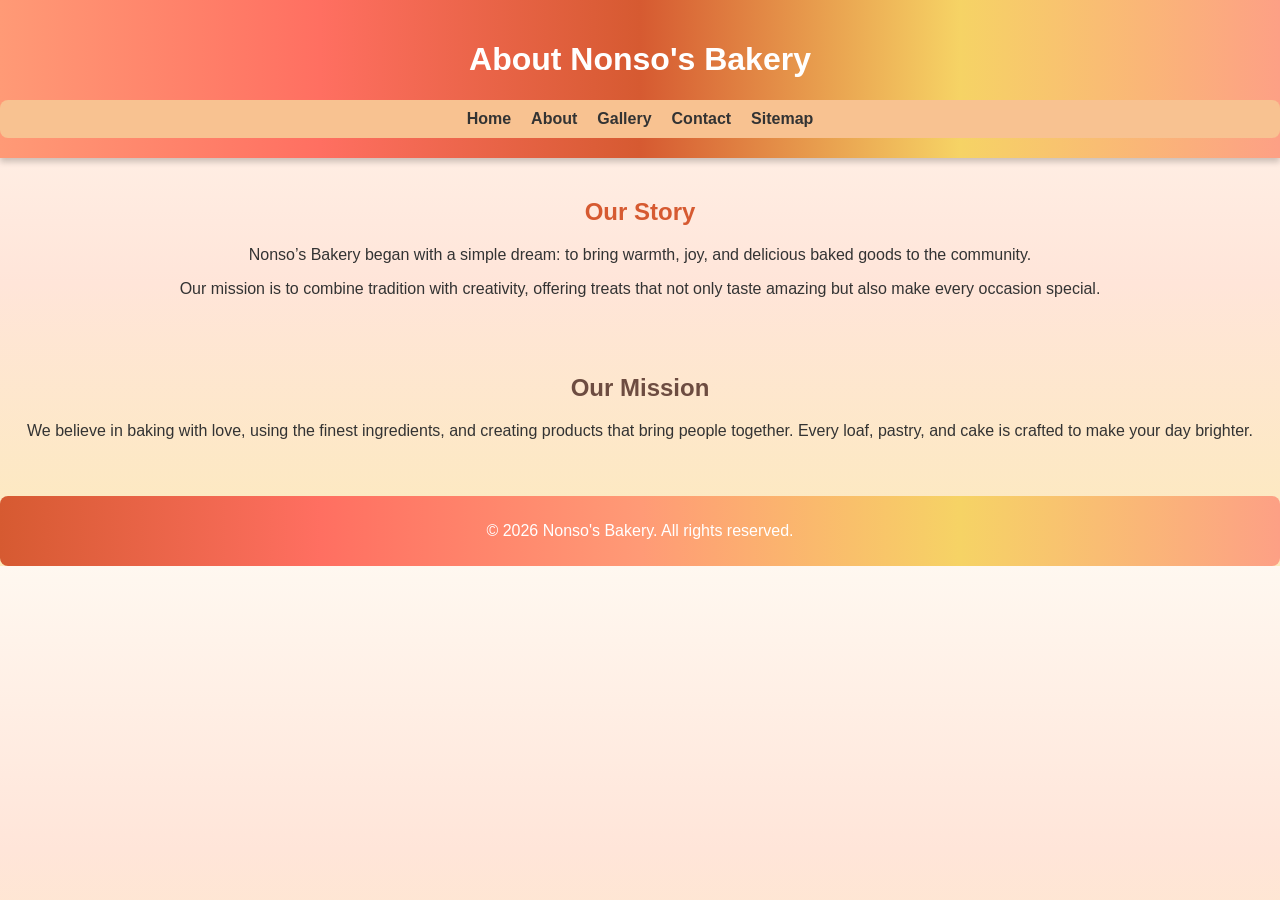
==== about.html @ d356fc5d "Add files via upload" ====
<!DOCTYPE html>
<html lang="en">
<head>
  <meta charset="UTF-8">
  <title>About Us - Nonso's Bakery</title>
  <link rel="stylesheet" href="styles/style.css">
</head>
<body>
  <!-- Header with navigation -->
  <header>
    <h1>About Nonso's Bakery</h1>
    <nav>
      <a href="index.html">Home</a>
      <a href="about.html">About</a>
      <a href="gallery.html">Gallery</a>
      <a href="contact.html">Contact</a>
      <a href="sitemap.html">Sitemap</a>
    </nav>
  </header>

  <!-- Story section -->
  <section>
    <h2 style="color:#d65a31;">Our Story</h2>
    <p>
      Nonso’s Bakery began with a simple dream: to bring warmth, joy, and
      delicious baked goods to the community.
    </p>
    <p>
      Our mission is to combine tradition with creativity, offering treats
      that not only taste amazing but also make every occasion special.
    </p>
  </section>

  <!-- Mission section -->
  <section>
    <h2 style="color:#6d4c41;">Our Mission</h2>
    <p>
      We believe in baking with love, using the finest ingredients, and
      creating products that bring people together. Every loaf, pastry, and
      cake is crafted to make your day brighter.
    </p>
  </section>

  <!-- Footer -->
  <footer>
    <p>&copy; 2026 Nonso's Bakery. All rights reserved.</p>
  </footer>
</body>
</html>
---- styles/style.css ----
/* ===============================
   Nonso's Bakery Website Styles
   =============================== */

/* General page styling */
body {
  font-family: 'Segoe UI', Arial, sans-serif; /* Clean, readable font */
  background: linear-gradient(to bottom, #fff8f0, #ffe5d9, #fceabb); /* Warm gradient background */
  color: #333; /* Dark text for readability */
  margin: 0;
  padding: 0;
  animation: fadeIn 1s ease-in; /* Fade-in animation on page load */
}

/* Header styling with vibrant gradient */
header {
  background: linear-gradient(90deg, #ff9a76, #ff6f61, #d65a31, #f6d365, #fda085); /* Rich bakery tones */
  color: white;
  text-align: center;
  padding: 20px 0;
  box-shadow: 0 4px 6px rgba(0,0,0,0.2); /* Shadow for depth */
}

/* Navigation menu styling */
nav {
  background-color: #f8c291; /* Warm gold tone */
  display: flex;
  justify-content: center;
  gap: 20px;
  padding: 10px 0;
  border-radius: 8px; /* Rounded corners */
}

nav a {
  color: #333;
  text-decoration: none;
  font-weight: bold;
  transition: color 0.3s, transform 0.3s; /* Smooth hover transition */
}

nav a:hover {
  color: #6d4c41; /* Chocolate brown hover */
  transform: scale(1.1); /* Slight zoom effect */
}

/* Section styling */
section {
  padding: 20px;
  text-align: center;
  animation: slideUp 1s ease-in-out; /* Slide-up animation */
}

/* Gallery layout using CSS Grid */
.gallery {
  display: grid;
  grid-template-columns: repeat(auto-fit, minmax(250px, 1fr)); /* Responsive grid */
  gap: 20px;
  padding: 20px;
}

.gallery img {
  width: 100%;
  height: 220px;
  object-fit: cover;
  border-radius: 12px; /* Rounded corners for images */
  box-shadow: 0 4px 8px rgba(0,0,0,0.3); /* Shadow for depth */
  transition: transform 0.4s, box-shadow 0.4s; /* Smooth hover effect */
}

.gallery img:hover {
  transform: scale(1.05) rotate(1deg); /* Zoom + slight rotation */
  box-shadow: 0 6px 12px rgba(0,0,0,0.4); /* Stronger shadow on hover */
}

/* Footer styling with gradient */
footer {
  background: linear-gradient(90deg, #d65a31, #ff6f61, #ff9a76, #f6d365, #fda085); /* Vibrant footer gradient */
  color: white;
  text-align: center;
  padding: 10px 0;
  margin-top: 20px;
  border-radius: 8px;
}

/* Animations */
@keyframes fadeIn {
  from { opacity: 0; } /* Start invisible */
  to { opacity: 1; }   /* End fully visible */
}

@keyframes slideUp {
  from { transform: translateY(30px); opacity: 0; } /* Start lower + invisible */
  to { transform: translateY(0); opacity: 1; }      /* End normal + visible */
}

/* Responsive Design */
@media (max-width: 768px) {
  nav {
    flex-direction: column; /* Stack menu vertically */
    gap: 10px;
  }
  section {
    padding: 15px;
  }
}

@media (max-width: 480px) {
  h1, h2 {
    font-size: 1.2em; /* Smaller headings on mobile */
  }
  .gallery img {
    border-radius: 8px; /* Slightly smaller rounding on mobile */
  }
}
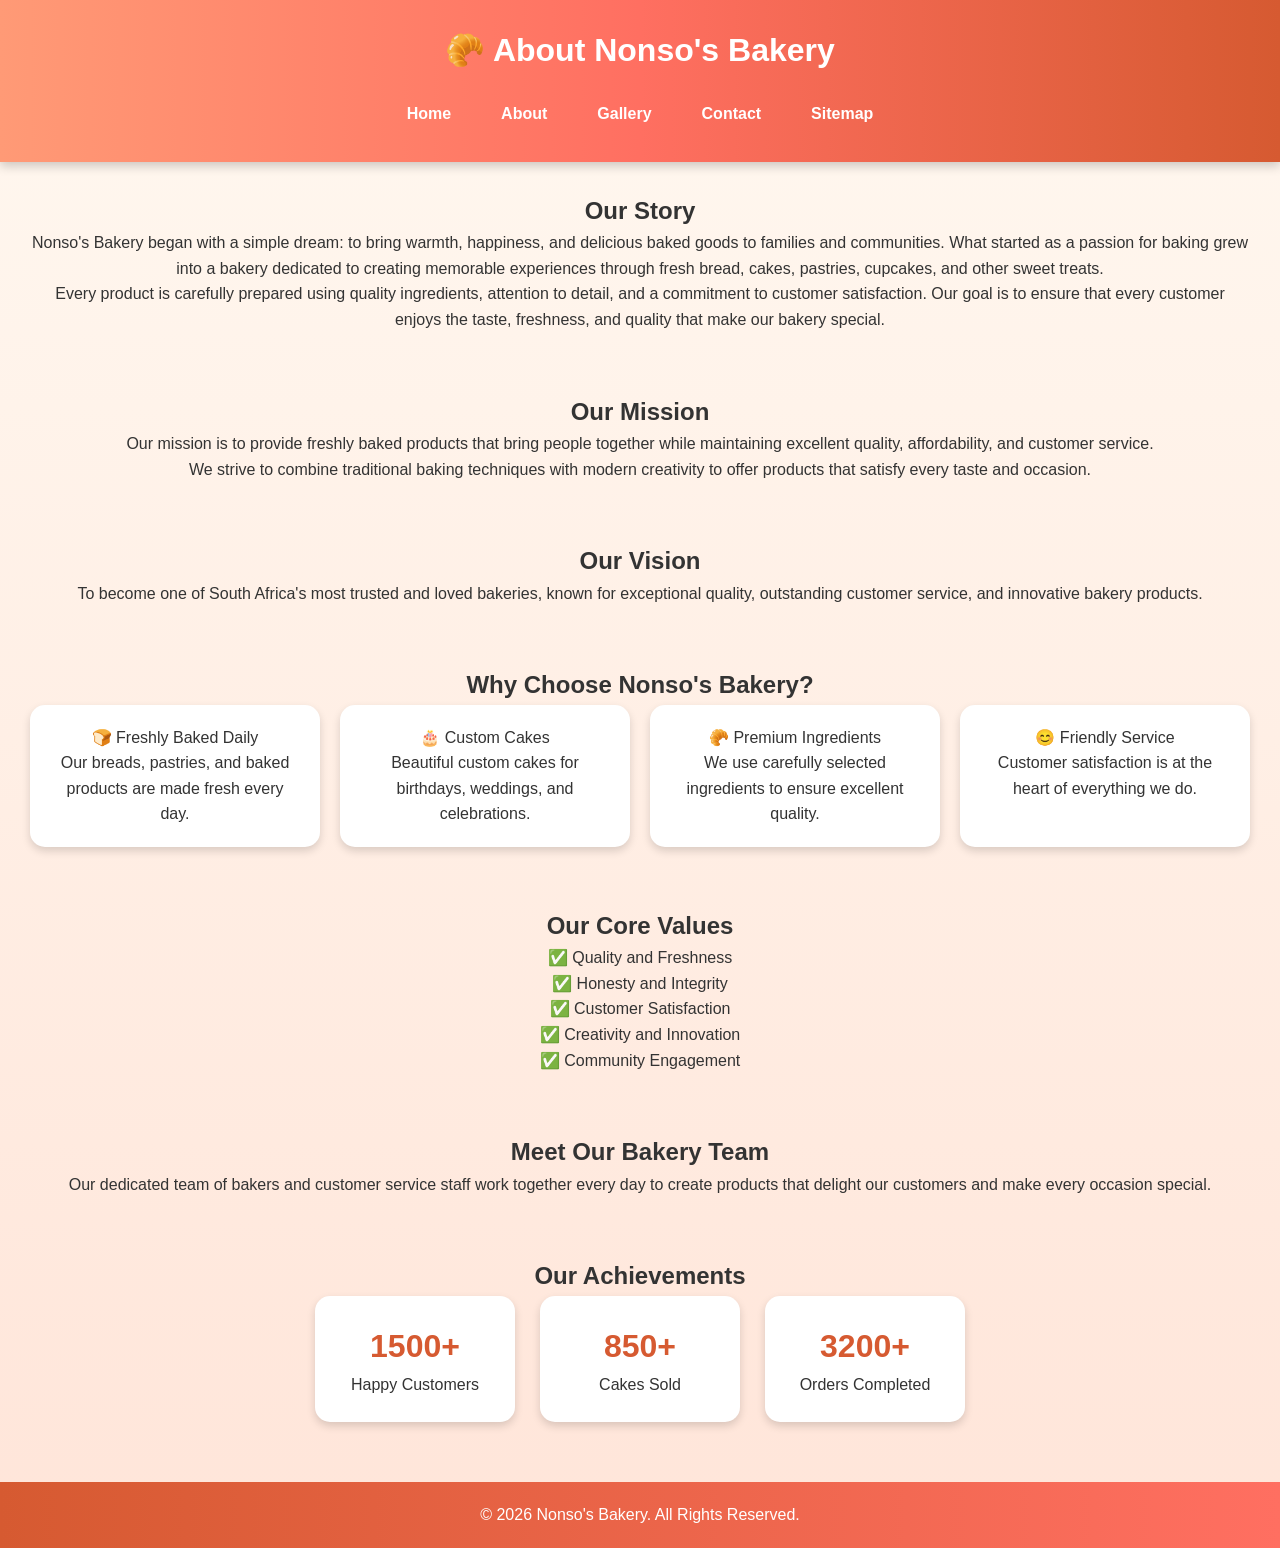
==== commit c4e60898: "Add files via upload" ====
--- a/about.html
+++ b/about.html
@@ -1,49 +1,257 @@
 <!DOCTYPE html>
 <html lang="en">
+
 <head>
-  <meta charset="UTF-8">
-  <title>About Us - Nonso's Bakery</title>
-  <link rel="stylesheet" href="styles/style.css">
+
+<meta charset="UTF-8">
+<meta name="viewport" content="width=device-width, initial-scale=1.0">
+
+<title>About Us | Nonso's Bakery</title>
+
+<meta name="description"
+content="Learn about Nonso's Bakery, our story, mission, values, and commitment to providing fresh baked goods in Johannesburg.">
+
+<meta name="keywords"
+content="bakery, about bakery, cakes, pastries, bread, Johannesburg bakery">
+
+<meta name="author"
+content="Nonso Sinethemba Khumalo">
+
+<meta name="robots"
+content="index, follow">
+
+<link rel="stylesheet" href="styles/style.css">
+
 </head>
+
 <body>
-  <!-- Header with navigation -->
-  <header>
-    <h1>About Nonso's Bakery</h1>
-    <nav>
-      <a href="index.html">Home</a>
-      <a href="about.html">About</a>
-      <a href="gallery.html">Gallery</a>
-      <a href="contact.html">Contact</a>
-      <a href="sitemap.html">Sitemap</a>
-    </nav>
-  </header>
-
-  <!-- Story section -->
-  <section>
-    <h2 style="color:#d65a31;">Our Story</h2>
-    <p>
-      Nonso’s Bakery began with a simple dream: to bring warmth, joy, and
-      delicious baked goods to the community.
-    </p>
-    <p>
-      Our mission is to combine tradition with creativity, offering treats
-      that not only taste amazing but also make every occasion special.
-    </p>
-  </section>
-
-  <!-- Mission section -->
-  <section>
-    <h2 style="color:#6d4c41;">Our Mission</h2>
-    <p>
-      We believe in baking with love, using the finest ingredients, and
-      creating products that bring people together. Every loaf, pastry, and
-      cake is crafted to make your day brighter.
-    </p>
-  </section>
-
-  <!-- Footer -->
-  <footer>
-    <p>&copy; 2026 Nonso's Bakery. All rights reserved.</p>
-  </footer>
+
+<header>
+
+<h1>🥐 About Nonso's Bakery</h1>
+
+<nav>
+
+<a href="index.html">Home</a>
+<a href="about.html">About</a>
+<a href="gallery.html">Gallery</a>
+<a href="contact.html">Contact</a>
+<a href="sitemap.html">Sitemap</a>
+
+</nav>
+
+</header>
+
+<main>
+
+<section>
+
+<h2>Our Story</h2>
+
+<p>
+
+Nonso's Bakery began with a simple dream: to bring warmth,
+happiness, and delicious baked goods to families and communities.
+What started as a passion for baking grew into a bakery dedicated
+to creating memorable experiences through fresh bread, cakes,
+pastries, cupcakes, and other sweet treats.
+
+</p>
+
+<p>
+
+Every product is carefully prepared using quality ingredients,
+attention to detail, and a commitment to customer satisfaction.
+Our goal is to ensure that every customer enjoys the taste,
+freshness, and quality that make our bakery special.
+
+</p>
+
+</section>
+
+<section>
+
+<h2>Our Mission</h2>
+
+<p>
+
+Our mission is to provide freshly baked products that bring
+people together while maintaining excellent quality,
+affordability, and customer service.
+
+</p>
+
+<p>
+
+We strive to combine traditional baking techniques with
+modern creativity to offer products that satisfy every taste
+and occasion.
+
+</p>
+
+</section>
+
+<section>
+
+<h2>Our Vision</h2>
+
+<p>
+
+To become one of South Africa's most trusted and loved bakeries,
+known for exceptional quality, outstanding customer service,
+and innovative bakery products.
+
+</p>
+
+</section>
+
+<section>
+
+<h2>Why Choose Nonso's Bakery?</h2>
+
+<div class="benefits">
+
+<div class="benefit">
+
+🍞 Freshly Baked Daily
+
+<p>
+
+Our breads, pastries, and baked products are made fresh every day.
+
+</p>
+
+</div>
+
+<div class="benefit">
+
+🎂 Custom Cakes
+
+<p>
+
+Beautiful custom cakes for birthdays, weddings, and celebrations.
+
+</p>
+
+</div>
+
+<div class="benefit">
+
+🥐 Premium Ingredients
+
+<p>
+
+We use carefully selected ingredients to ensure excellent quality.
+
+</p>
+
+</div>
+
+<div class="benefit">
+
+😊 Friendly Service
+
+<p>
+
+Customer satisfaction is at the heart of everything we do.
+
+</p>
+
+</div>
+
+</div>
+
+</section>
+
+<section>
+
+<h2>Our Core Values</h2>
+
+<ul style="list-style:none; padding:0;">
+
+<li>✅ Quality and Freshness</li>
+
+<li>✅ Honesty and Integrity</li>
+
+<li>✅ Customer Satisfaction</li>
+
+<li>✅ Creativity and Innovation</li>
+
+<li>✅ Community Engagement</li>
+
+</ul>
+
+</section>
+
+<section>
+
+<h2>Meet Our Bakery Team</h2>
+
+<p>
+
+Our dedicated team of bakers and customer service staff work
+together every day to create products that delight our
+customers and make every occasion special.
+
+</p>
+
+</section>
+
+<section>
+
+<h2>Our Achievements</h2>
+
+<div class="stats">
+
+<div class="stat-box">
+
+<h3>1500+</h3>
+
+<p>Happy Customers</p>
+
+</div>
+
+<div class="stat-box">
+
+<h3>850+</h3>
+
+<p>Cakes Sold</p>
+
+</div>
+
+<div class="stat-box">
+
+<h3>3200+</h3>
+
+<p>Orders Completed</p>
+
+</div>
+
+</div>
+
+</section>
+
+</main>
+
+<button id="topBtn">
+
+↑ Top
+
+</button>
+
+<footer>
+
+<p>
+
+© 2026 Nonso's Bakery.
+All Rights Reserved.
+
+</p>
+
+</footer>
+
+<script src="scripts/script.js"></script>
+
 </body>
-</html>
+
+</html>
--- a/styles/style.css
+++ b/styles/style.css
@@ -1,114 +1,530 @@
-/* ===============================
-   Nonso's Bakery Website Styles
-   =============================== */
-
-/* General page styling */
+/* ====================================
+   NONSO'S BAKERY FINAL STYLESHEET
+==================================== */
+
+/* RESET */
+
+* {
+    margin: 0;
+    padding: 0;
+    box-sizing: border-box;
+}
+
+/* BODY */
+
 body {
-  font-family: 'Segoe UI', Arial, sans-serif; /* Clean, readable font */
-  background: linear-gradient(to bottom, #fff8f0, #ffe5d9, #fceabb); /* Warm gradient background */
-  color: #333; /* Dark text for readability */
-  margin: 0;
-  padding: 0;
-  animation: fadeIn 1s ease-in; /* Fade-in animation on page load */
-}
-
-/* Header styling with vibrant gradient */
+    font-family: 'Segoe UI', Arial, sans-serif;
+    background: linear-gradient(to bottom, #fff8f0, #ffe5d9);
+    color: #333;
+    line-height: 1.6;
+}
+
+/* HEADER */
+
 header {
-  background: linear-gradient(90deg, #ff9a76, #ff6f61, #d65a31, #f6d365, #fda085); /* Rich bakery tones */
-  color: white;
-  text-align: center;
-  padding: 20px 0;
-  box-shadow: 0 4px 6px rgba(0,0,0,0.2); /* Shadow for depth */
-}
-
-/* Navigation menu styling */
+    background: linear-gradient(
+    90deg,
+    #ff9a76,
+    #ff6f61,
+    #d65a31
+    );
+
+    color: white;
+    text-align: center;
+    padding: 25px;
+    box-shadow: 0 4px 10px rgba(0,0,0,0.2);
+}
+
+header h1 {
+    margin-bottom: 15px;
+}
+
+/* NAVIGATION */
+
 nav {
-  background-color: #f8c291; /* Warm gold tone */
-  display: flex;
-  justify-content: center;
-  gap: 20px;
-  padding: 10px 0;
-  border-radius: 8px; /* Rounded corners */
+    display: flex;
+    justify-content: center;
+    gap: 20px;
+    flex-wrap: wrap;
 }
 
 nav a {
-  color: #333;
-  text-decoration: none;
-  font-weight: bold;
-  transition: color 0.3s, transform 0.3s; /* Smooth hover transition */
+    text-decoration: none;
+    color: white;
+    font-weight: bold;
+    padding: 10px 15px;
+    border-radius: 8px;
+    transition: 0.3s;
 }
 
 nav a:hover {
-  color: #6d4c41; /* Chocolate brown hover */
-  transform: scale(1.1); /* Slight zoom effect */
-}
-
-/* Section styling */
+    background-color: white;
+    color: #d65a31;
+}
+
+/* SECTION */
+
 section {
-  padding: 20px;
-  text-align: center;
-  animation: slideUp 1s ease-in-out; /* Slide-up animation */
-}
-
-/* Gallery layout using CSS Grid */
+    padding: 30px;
+    text-align: center;
+}
+
+/* HERO */
+
+.hero img {
+    max-width: 100%;
+    border-radius: 15px;
+    margin-top: 20px;
+    box-shadow: 0 6px 12px rgba(0,0,0,0.3);
+}
+
+/* SEARCH BAR */
+
+input[type="text"],
+input[type="email"],
+input[type="tel"],
+textarea {
+
+    width: 80%;
+    max-width: 600px;
+
+    padding: 12px;
+
+    margin: 10px auto;
+
+    display: block;
+
+    border: 2px solid #ddd;
+
+    border-radius: 10px;
+
+    font-size: 1rem;
+}
+
+/* BUTTONS */
+
+button {
+
+    padding: 12px 25px;
+
+    background-color: #d65a31;
+
+    color: white;
+
+    border: none;
+
+    border-radius: 10px;
+
+    cursor: pointer;
+
+    transition: 0.3s;
+}
+
+button:hover {
+    background-color: #b94824;
+}
+
+/* PRODUCT GRID */
+
+.product-grid {
+
+    display: grid;
+
+    grid-template-columns:
+    repeat(auto-fit, minmax(250px, 1fr));
+
+    gap: 25px;
+
+    padding: 20px;
+}
+
+/* PRODUCT CARDS */
+
+.product-card {
+
+    background: white;
+
+    border-radius: 15px;
+
+    padding: 15px;
+
+    box-shadow:
+    0 4px 8px rgba(0,0,0,0.15);
+
+    transition: 0.3s;
+}
+
+.product-card:hover {
+
+    transform: translateY(-8px);
+
+    box-shadow:
+    0 8px 15px rgba(0,0,0,0.25);
+}
+
+.product-card img {
+
+    width: 100%;
+
+    height: 220px;
+
+    object-fit: cover;
+
+    border-radius: 12px;
+}
+
+/* PRICE */
+
+.price {
+
+    font-weight: bold;
+
+    color: #d65a31;
+
+    font-size: 1.2rem;
+
+    margin-top: 10px;
+}
+
+/* GALLERY */
+
 .gallery {
-  display: grid;
-  grid-template-columns: repeat(auto-fit, minmax(250px, 1fr)); /* Responsive grid */
-  gap: 20px;
-  padding: 20px;
-}
-
-.gallery img {
-  width: 100%;
-  height: 220px;
-  object-fit: cover;
-  border-radius: 12px; /* Rounded corners for images */
-  box-shadow: 0 4px 8px rgba(0,0,0,0.3); /* Shadow for depth */
-  transition: transform 0.4s, box-shadow 0.4s; /* Smooth hover effect */
-}
-
-.gallery img:hover {
-  transform: scale(1.05) rotate(1deg); /* Zoom + slight rotation */
-  box-shadow: 0 6px 12px rgba(0,0,0,0.4); /* Stronger shadow on hover */
-}
-
-/* Footer styling with gradient */
+
+    display: grid;
+
+    grid-template-columns:
+    repeat(auto-fit, minmax(250px,1fr));
+
+    gap: 20px;
+}
+
+/* STATS SECTION */
+
+.stats {
+
+    display: flex;
+
+    justify-content: center;
+
+    flex-wrap: wrap;
+
+    gap: 25px;
+}
+
+.stat-box {
+
+    background: white;
+
+    padding: 25px;
+
+    min-width: 200px;
+
+    border-radius: 15px;
+
+    box-shadow:
+    0 4px 8px rgba(0,0,0,0.15);
+}
+
+.stat-box h3 {
+
+    color: #d65a31;
+
+    font-size: 2rem;
+}
+
+/* TESTIMONIALS */
+
+#testimonialBox {
+
+    max-width: 700px;
+
+    margin: auto;
+
+    background: white;
+
+    padding: 25px;
+
+    border-left: 6px solid #d65a31;
+
+    border-radius: 10px;
+
+    box-shadow:
+    0 4px 8px rgba(0,0,0,0.15);
+}
+
+/* BENEFITS */
+
+.benefits {
+
+    display: grid;
+
+    grid-template-columns:
+    repeat(auto-fit,minmax(250px,1fr));
+
+    gap: 20px;
+}
+
+.benefit {
+
+    background: white;
+
+    padding: 20px;
+
+    border-radius: 15px;
+
+    box-shadow:
+    0 4px 8px rgba(0,0,0,0.15);
+}
+
+/* FORMS */
+
+form {
+
+    display: flex;
+
+    flex-direction: column;
+
+    align-items: center;
+}
+
+textarea {
+    resize: vertical;
+}
+
+/* MODAL */
+
+.modal {
+
+    display: none;
+
+    position: fixed;
+
+    z-index: 1000;
+
+    left: 0;
+
+    top: 0;
+
+    width: 100%;
+
+    height: 100%;
+
+    background:
+    rgba(0,0,0,0.6);
+}
+
+.modal-content {
+
+    background: white;
+
+    width: 80%;
+
+    max-width: 500px;
+
+    margin: 10% auto;
+
+    padding: 25px;
+
+    border-radius: 15px;
+
+    text-align: center;
+}
+
+.close {
+
+    float: right;
+
+    font-size: 28px;
+
+    cursor: pointer;
+}
+
+/* LIGHTBOX */
+
+#lightbox {
+
+    display: none;
+
+    position: fixed;
+
+    justify-content: center;
+
+    align-items: center;
+
+    top: 0;
+
+    left: 0;
+
+    width: 100%;
+
+    height: 100%;
+
+    background:
+    rgba(0,0,0,0.85);
+
+    z-index: 2000;
+}
+
+#lightbox img {
+
+    max-width: 90%;
+
+    max-height: 90%;
+
+    border-radius: 12px;
+}
+
+#closeLightbox {
+
+    position: absolute;
+
+    top: 20px;
+
+    right: 30px;
+
+    color: white;
+
+    font-size: 40px;
+
+    cursor: pointer;
+}
+
+/* ACCORDION */
+
+.accordion {
+
+    width: 80%;
+
+    max-width: 700px;
+
+    margin: auto;
+}
+
+.panel {
+
+    max-height: 0;
+
+    overflow: hidden;
+
+    transition: max-height 0.4s ease;
+
+    background: white;
+
+    width: 80%;
+
+    max-width: 700px;
+
+    margin: auto;
+}
+
+/* SITEMAP */
+
+.sitemap-list {
+
+    text-align: left;
+
+    max-width: 800px;
+
+    margin: auto;
+}
+
+.sitemap-list li {
+
+    margin-bottom: 12px;
+}
+
+/* BACK TO TOP */
+
+#topBtn {
+
+    display: none;
+
+    position: fixed;
+
+    bottom: 30px;
+
+    right: 30px;
+
+    z-index: 999;
+
+    background: #d65a31;
+
+    color: white;
+
+    border: none;
+
+    border-radius: 50px;
+
+    padding: 12px 18px;
+}
+
+/* FOOTER */
+
 footer {
-  background: linear-gradient(90deg, #d65a31, #ff6f61, #ff9a76, #f6d365, #fda085); /* Vibrant footer gradient */
-  color: white;
-  text-align: center;
-  padding: 10px 0;
-  margin-top: 20px;
-  border-radius: 8px;
-}
-
-/* Animations */
-@keyframes fadeIn {
-  from { opacity: 0; } /* Start invisible */
-  to { opacity: 1; }   /* End fully visible */
-}
-
-@keyframes slideUp {
-  from { transform: translateY(30px); opacity: 0; } /* Start lower + invisible */
-  to { transform: translateY(0); opacity: 1; }      /* End normal + visible */
-}
-
-/* Responsive Design */
+
+    background:
+    linear-gradient(
+    90deg,
+    #d65a31,
+    #ff6f61
+    );
+
+    color: white;
+
+    text-align: center;
+
+    padding: 20px;
+
+    margin-top: 30px;
+}
+
+/* ANIMATIONS */
+
+.product-card,
+.stat-box,
+.benefit {
+
+    animation: fadeUp 1s ease;
+}
+
+@keyframes fadeUp {
+
+    from {
+
+        opacity: 0;
+
+        transform: translateY(20px);
+
+    }
+
+    to {
+
+        opacity: 1;
+
+        transform: translateY(0);
+
+    }
+}
+
+/* RESPONSIVE DESIGN */
+
 @media (max-width: 768px) {
-  nav {
-    flex-direction: column; /* Stack menu vertically */
-    gap: 10px;
-  }
-  section {
-    padding: 15px;
-  }
-}
-
-@media (max-width: 480px) {
-  h1, h2 {
-    font-size: 1.2em; /* Smaller headings on mobile */
-  }
-  .gallery img {
-    border-radius: 8px; /* Slightly smaller rounding on mobile */
-  }
-}
+
+    nav {
+
+        flex-direction: column;
+
+        gap: 10px;
+    }
+
+    .stats {
+
+        flex-direction: column;
+    }
+
+    input,
+    textarea {
+
+        width: 95%;
+    }
+}
